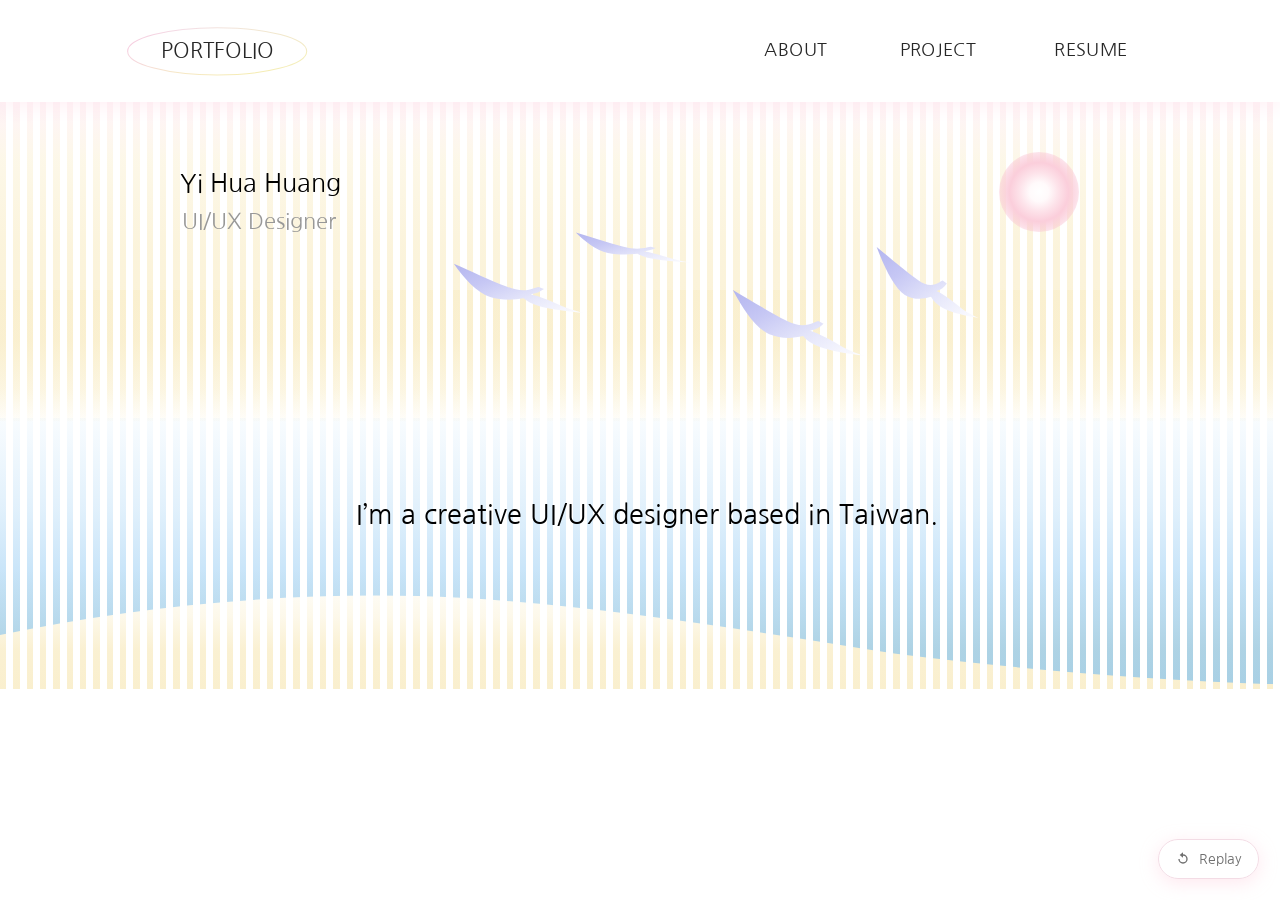
==== portfolio/index.html @ c0fc693e "feat: 依 Figma 設計稿復刻 Portfolio 首頁（含 5.8s 開場動態） 新增 portfolio/，純 HTML + CSS + JS、無建置流程，對應 Figma 「Portfo" ====
<!DOCTYPE html>
<html lang="en">
<head>
<meta charset="utf-8">
<meta name="viewport" content="width=device-width, initial-scale=1">
<title>Yi Hua Huang｜UI/UX Designer Portfolio</title>
<meta name="description" content="Yi Hua Huang — I'm a creative UI/UX designer based in Taiwan.">
<meta name="theme-color" content="#ffffff">

<link rel="preconnect" href="https://fonts.googleapis.com">
<link rel="preconnect" href="https://fonts.gstatic.com" crossorigin>
<!-- 設計稿字型為 NanumGothic；以非阻塞方式載入，字型未到前先用備用字繪製，不白屏。 -->
<link rel="stylesheet"
      href="https://fonts.googleapis.com/css2?family=Nanum+Gothic:wght@400;700&display=swap"
      media="print" onload="this.media='all'">
<noscript>
  <link rel="stylesheet" href="https://fonts.googleapis.com/css2?family=Nanum+Gothic:wght@400;700&display=swap">
</noscript>
<link rel="stylesheet" href="assets/css/portfolio.css">

<script>
/* 在首次繪製前決定是否播放開場動畫，避免「完整畫面先閃一下再重播」。
   不依賴 portfolio.js，故 JS 失敗時畫面仍為完成態。 */
(function () {
  var d = document.documentElement;
  d.classList.add('js');
  try {
    var q = location.search + location.hash;
    var reduce = window.matchMedia && window.matchMedia('(prefers-reduced-motion: reduce)').matches;
    var forced = /[?&#]replay\b/.test(q);           /* 明確要求播放，覆寫 reduce-motion */
    if (!reduce || forced) d.classList.add('anim'); /* anim = 元素起跑於隱藏態，等 is-playing 才進場 */
    /* 保險：portfolio.js 若載入失敗，7s 後強制解除隱藏態，畫面不得永遠空白 */
    window.__pfSafety = setTimeout(function () {
      if (!d.classList.contains('is-playing')) d.classList.remove('anim');
    }, 7000);
  } catch (err) { /* 任何例外都退回完成態 */ }
})();
</script>
</head>

<body>

<!-- ===== Header（Figma: Frame 2 / 1:1269） ===== -->
<header class="site-header" data-node-id="1:1269">
  <a class="logo" href="#top" data-node-id="3:13648" aria-label="Portfolio — 回到首頁">
    <!-- 上下兩道橢圓弧線（Figma: Ellipse 3 / 3:13645、Ellipse 4 / 3:13647） -->
    <svg class="logo__ring" viewBox="0 0 202.878 54.5" fill="none" aria-hidden="true" focusable="false">
      <defs>
        <linearGradient id="ringTop" x1="0" y1="0" x2="1" y2="0">
          <stop offset="0"    stop-color="#f6cddf"/>
          <stop offset="0.32" stop-color="#f3dde5"/>
          <stop offset="0.68" stop-color="#f1e6d5"/>
          <stop offset="1"    stop-color="#f2eac6"/>
        </linearGradient>
        <linearGradient id="ringBottom" x1="0" y1="0" x2="1" y2="0">
          <stop offset="0"    stop-color="#f5d5e0"/>
          <stop offset="0.28" stop-color="#f6e8c6"/>
          <stop offset="0.7"  stop-color="#f5ecb2"/>
          <stop offset="1"    stop-color="#f4eebd"/>
        </linearGradient>
      </defs>
      <path class="logo__arc logo__arc--top"    d="M0.75 27.25A100.69 26.5 0 0 1 202.13 27.25" stroke="url(#ringTop)"    stroke-width="1.2" stroke-linecap="round"/>
      <path class="logo__arc logo__arc--bottom" d="M0.75 27.5A100.69 26.5 0 0 0 202.13 27.5"  stroke="url(#ringBottom)" stroke-width="1.2" stroke-linecap="round"/>
    </svg>
    <span class="logo__text" data-node-id="3:13620">Portfolio</span>
  </a>

  <nav class="nav" aria-label="主導覽">
    <a class="nav__link" href="#" data-node-id="3:13649">About</a>
    <a class="nav__link" href="#" data-node-id="3:13650">Project</a>
    <a class="nav__link" href="#" data-node-id="3:13651">Resume</a>
  </nav>
</header>

<!-- ===== Banner ===== -->
<main id="top">
<section class="banner" aria-label="首頁主視覺">

  <!-- 直線條紋三層（Figma: Group 97 / Group 98 / Group 96）；條紋由 JS 產生，
       無 JS 時退回 CSS repeating-gradient 的靜態版本。 -->
  <div class="stripes stripes--warm"  data-node-id="1:408" aria-hidden="true"></div>
  <div class="stripes stripes--cream" data-node-id="1:982" aria-hidden="true"></div>

  <!-- 海面（Figma: Group 100 / 3:13617）：藍色條紋被波浪曲線裁切 -->
  <div class="sea" data-node-id="3:13617" aria-hidden="true">
    <div class="stripes stripes--blue" data-node-id="1:695"></div>
  </div>

  <!-- 太陽（Figma: Ellipse 2 / 1:61） -->
  <div class="sun" data-node-id="1:61" aria-hidden="true"></div>

  <!-- 海鷗（Figma: 3:13597 / 3:13604 / 3:13610 / 3:13601）-->
  <svg class="bird bird--1" viewBox="0 0 150 76" preserveAspectRatio="none" data-node-id="3:13597" aria-hidden="true"><use href="#gull"/></svg>
  <svg class="bird bird--2" viewBox="0 0 150 76" preserveAspectRatio="none" data-node-id="3:13604" aria-hidden="true"><use href="#gull"/></svg>
  <svg class="bird bird--3" viewBox="0 0 150 76" preserveAspectRatio="none" data-node-id="3:13610" aria-hidden="true"><use href="#gull"/></svg>
  <svg class="bird bird--4" viewBox="0 0 150 76" preserveAspectRatio="none" data-node-id="3:13601" aria-hidden="true"><use href="#gull"/></svg>

  <!-- 打字動畫三行（Figma: 5:1201 / 5:1217 / 5:1235） -->
  <h1 class="type type--name" data-node-id="5:1201"><span class="type__text">Yi Hua Huang</span></h1>
  <p  class="type type--role" data-node-id="5:1217"><span class="type__text">UI/UX Designer</span></p>
  <p  class="type type--tagline" data-node-id="5:1235"><span class="type__text">I&rsquo;m a creative UI/UX designer based in Taiwan.</span></p>
</section>
</main>

<!-- 重播開場動畫；設計稿的 timeline 為無限循環，此處預設播放一次（?loop 可還原循環）。 -->
<button class="replay" type="button" id="replay" title="重播開場動畫（5.8s）">
  <svg viewBox="0 0 24 24" aria-hidden="true" focusable="false">
    <path d="M12 5V2L7 6l5 4V7a5 5 0 1 1-5 5H5a7 7 0 1 0 7-7z"/>
  </svg>
  <span>Replay</span>
</button>

<!-- 共用圖形：波浪裁切路徑 + 海鷗（設計稿四隻海鷗為同一圖形、以不同尺寸非等比縮放） -->
<svg class="sprite" width="0" height="0" aria-hidden="true" focusable="false">
  <defs>
    <clipPath id="waveClip" clipPathUnits="objectBoundingBox">
      <path d="M0,0 H1 V1 C0.90,0.985 0.80,0.945 0.70,0.885 C0.58,0.795 0.47,0.705 0.36,0.675 C0.24,0.645 0.11,0.70 0,0.815 Z"/>
    </clipPath>
    <linearGradient id="gullFill" x1="0" y1="0" x2="1" y2="1">
      <stop offset="0"    stop-color="#b3b5ef"/>
      <stop offset="0.3"  stop-color="#c6c7f4"/>
      <stop offset="0.62" stop-color="#e4e5fa"/>
      <stop offset="1"    stop-color="#fdfdff"/>
    </linearGradient>
    <g id="gull" fill="url(#gullFill)">
      <path d="M1,1 C20,12 42,26 62,36 C70,40 78,42 86,40 C90,39 94,37 97,36 L103,39 C99,43 94,46 88,47 C98,50 112,58 126,66 C134,70 142,73 149,75 C130,73 112,70 98,65 C90,62 84,58 80,53 C68,56 54,56 42,51 C27,44 13,24 1,1 Z"/>
    </g>
  </defs>
</svg>

<script src="assets/js/portfolio.js"></script>
</body>
</html>
---- portfolio/assets/css/portfolio.css ----
/* ===========================================================================
   Yi Hua Huang — Portfolio
   依 Figma「Portfolio / Desktop - 1」(1440 × 886, node 1:2) 復刻。
   設計稿座標一律以 --u 換算：--u = 1 個設計稿 px，畫面窄於 1440 時整體等比縮小。
   時間軸（Figma timeline，5.8s / loop）：
     0.000s  header 由上方滑入＋淡入          (0 → 11.724%)
     0.800s  海面藍色區塊淡入                 (13.793 → 23.276%)
     1.180s  太陽由上方落下＋淡入             (20.345 → 34.483%)
     1.280s  海面藍色條紋由左而右依序淡入      (22.069% + 0.362%/條)
     1.500s  天空／沙灘條紋由左而右依序淡入    (25.862% + 0.362%/條)
     1.620s  「Yi Hua Huang」逐字打字          (27.931 → 39.310%)
     1.720s  海鷗 1～4 依序淡入＋位移          (29.655 / 34.483 / 39.310 / 44.138%)
     2.100s  「UI/UX Designer」逐字打字        (36.207 → 48.276%)
     2.850s  標語逐字打字                      (49.138 → 86.414%)
   =========================================================================== */

:root {
  --u: calc(min(100vw, 1440px) / 1440);   /* JS 會依 clientWidth 覆寫，避免捲軸誤差 */
  --ink: #272727;
  --ease-out: cubic-bezier(0, 0, .58, 1); /* 對應 Figma / motion 的 easeOut */

  --t-header: 0ms;      --d-header: 680ms;
  --t-sea: 800ms;       --d-sea: 550ms;
  --t-sun: 1180ms;      --d-sun: 820ms;
  --t-bird: 1720ms;     --d-bird: 340ms;  --gap-bird: 280ms;
}

* { box-sizing: border-box; }

html, body { margin: 0; padding: 0; }
body {
  background: #fff;
  color: var(--ink);
  font-family: 'Nanum Gothic', 'Noto Sans TC', 'PingFang TC', 'Microsoft JhengHei', system-ui, sans-serif;
  overflow-x: hidden;
  -webkit-font-smoothing: antialiased;
}
.sprite { position: absolute; width: 0; height: 0; overflow: hidden; }

/* ---------- Header（Frame 2 / 1:1269） ---------- */
.site-header {
  position: relative;
  z-index: 5;
  height: calc(115 * var(--u));
  background: #fff;
  box-shadow: 0 calc(4 * var(--u)) calc(22.1 * var(--u)) 0 #ffeef3;
}
.site-header > * { position: absolute; }

/* 版心：畫面寬於 1440 時置中，不整片拉開 */
.nav { left: 50%; transform: translateX(-50%); width: calc(1440 * var(--u)); top: 0; height: 100%; }
.nav { pointer-events: none; }             /* 只有連結本身可點 */

.logo {
  left: calc(50% - 720 * var(--u) + 143 * var(--u));
  top: calc(30 * var(--u));
  width: calc(202.878 * var(--u));
  height: calc(54.5 * var(--u));
  display: block;
  text-decoration: none;
  color: inherit;
}
.logo__ring {
  position: absolute;
  inset: 0;
  width: 100%;
  height: 100%;
  overflow: visible;
}
.logo__text {
  position: absolute;
  inset: 0;
  display: flex;
  align-items: center;
  justify-content: center;
  font-size: calc(24 * var(--u));
  line-height: 1;
  text-transform: uppercase;
  color: var(--ink);
}
.logo__arc { transition: opacity .45s var(--ease-out), transform .45s var(--ease-out); transform-origin: 50% 50%; }
.logo:hover .logo__arc--top    { transform: translateY(calc(-2 * var(--u))); }
.logo:hover .logo__arc--bottom { transform: translateY(calc(2 * var(--u))); }

.nav__link {
  position: absolute;
  top: calc(47 * var(--u));
  pointer-events: auto;
  font-size: calc(20 * var(--u));
  line-height: calc(20 * var(--u));
  letter-spacing: .02em;
  text-transform: uppercase;
  text-decoration: none;
  color: var(--ink);
}
.nav__link:nth-of-type(1) { left: calc(860 * var(--u)); }
.nav__link:nth-of-type(2) { left: calc(1012 * var(--u)); }
.nav__link:nth-of-type(3) { left: calc(1186 * var(--u)); }
.nav__link::after {                     /* hover 底線：取設計稿的粉→黃漸層 */
  content: "";
  position: absolute;
  left: 0; right: 0;
  bottom: calc(-8 * var(--u));
  height: calc(2 * var(--u));
  background: linear-gradient(90deg, #f4bed5, #f2e59c);
  transform: scaleX(0);
  transform-origin: left center;
  transition: transform .32s var(--ease-out);
}
.nav__link:hover::after,
.nav__link:focus-visible::after { transform: scaleX(1); }
.nav__link:focus-visible { outline: 2px solid #f4bed5; outline-offset: calc(6 * var(--u)); border-radius: 2px; }

/* ---------- Banner ---------- */
.banner {
  position: relative;
  height: calc(771 * var(--u));     /* 886 - 115 */
  overflow: hidden;
  background: #fff;
}

/* 條紋層：JS 會插入 .stripe 子元素；無 JS 時以「垂直漸層 + 條紋遮罩」靜態呈現 */
.stripes {
  position: absolute;
  left: 0;
  width: 100%;
  background-image: var(--grad);
  -webkit-mask-image: repeating-linear-gradient(90deg, #000 0 calc(7 * var(--u)), transparent calc(7 * var(--u)) calc(15 * var(--u)));
          mask-image: repeating-linear-gradient(90deg, #000 0 calc(7 * var(--u)), transparent calc(7 * var(--u)) calc(15 * var(--u)));
}
.js .stripes { background-image: none; -webkit-mask-image: none; mask-image: none; }
.stripe {
  position: absolute;
  top: 0;
  height: 100%;
  width: calc(7 * var(--u));
  background-image: var(--grad);
}

.stripes--warm {
  top: 0;
  height: calc(359 * var(--u));
  --grad: linear-gradient(to bottom,
      rgba(248, 196, 210, .30) 0%,
      rgba(250, 214, 204, .24) 7%,
      rgba(244, 224, 160, .24) 18%,
      rgba(242, 217, 138, .30) 45%,
      rgba(242, 217, 138, .34) 75%,
      rgba(242, 217, 138, .22) 90%,
      rgba(242, 217, 138, .04) 100%);
}
.stripes--cream {
  top: calc(211 * var(--u));
  height: calc(449 * var(--u));
  --grad: linear-gradient(to bottom,
      rgba(242, 217, 138, .12) 0%,
      rgba(242, 217, 138, .07) 20%,
      rgba(242, 217, 138, 0) 34%,
      rgba(242, 217, 138, 0) 70%,
      rgba(242, 217, 138, .18) 82%,
      rgba(242, 217, 138, .38) 90%,
      rgba(242, 217, 138, .42) 100%);
}

/* 海面：Group 100，藍色條紋被波浪曲線裁切 */
.sea {
  position: absolute;
  left: 0;
  top: calc(355 * var(--u));
  width: 100%;
  height: calc(300 * var(--u));
  clip-path: url(#waveClip);
}
.stripes--blue {
  top: 0;
  height: 100%;
  --grad: linear-gradient(to bottom,
      rgba(126, 192, 240, .05) 0%,
      rgba(126, 192, 240, .10) 10%,
      rgba(126, 192, 240, .24) 35%,
      rgba(126, 192, 240, .44) 60%,
      rgba(126, 192, 240, .62) 88%,
      rgba(126, 192, 240, .66) 100%);
}

/* 太陽（Ellipse 2 / 1:61） */
.sun {
  position: absolute;
  left: calc(50% - 720 * var(--u) + 1124 * var(--u));
  top: calc(56 * var(--u));
  width: calc(90 * var(--u));
  height: calc(90 * var(--u));
  border-radius: 50%;
  background: radial-gradient(circle at 50% 50%,
      #ffffff 0%,
      #fffafb 17%,
      #fde3ea 34%,
      #fbcedb 52%,
      rgba(249, 190, 208, .48) 67%,
      rgba(251, 216, 226, .18) 82%,
      rgba(255, 255, 255, 0) 100%);
}

/* 海鷗（同一圖形、四種尺寸，與設計稿一致為非等比縮放） */
.bird {
  position: absolute;
  overflow: visible;
}
.bird--1 { left: calc(50% - 720 * var(--u) + 510 * var(--u));  top: calc(181 * var(--u)); width: calc(149 * var(--u)); height: calc(57 * var(--u)); }
.bird--2 { left: calc(50% - 720 * var(--u) + 647 * var(--u));  top: calc(146 * var(--u)); width: calc(132 * var(--u)); height: calc(35 * var(--u)); }
.bird--3 { left: calc(50% - 720 * var(--u) + 824 * var(--u));  top: calc(210 * var(--u)); width: calc(150 * var(--u)); height: calc(76 * var(--u)); }
.bird--4 { left: calc(50% - 720 * var(--u) + 985 * var(--u));  top: calc(162 * var(--u)); width: calc(116 * var(--u)); height: calc(82 * var(--u)); }

/* 打字三行 */
.type {
  position: absolute;
  margin: 0;
  overflow: hidden;
  white-space: nowrap;
  font-weight: 400;
  line-height: 1;
}
.type__text { display: inline-block; }
.type--name    { left: calc(50% - 720 * var(--u) + 202 * var(--u));    top: calc(79 * var(--u));     font-size: calc(28 * var(--u)); color: #000; }
.type--role    { left: calc(50% - 720 * var(--u) + 205.22 * var(--u)); top: calc(121.72 * var(--u)); font-size: calc(25 * var(--u)); color: #989898; }
.type--tagline { left: calc(50% - 720 * var(--u) + 401 * var(--u));    top: calc(450 * var(--u));    font-size: calc(30 * var(--u)); color: #000; }

/* ---------- 開場動畫（只在 html.anim 時起跑於隱藏態） ---------- */
.anim .site-header { opacity: 0; }
.anim .sea, .anim .sun, .anim .bird { opacity: 0; }
.anim .stripe { opacity: 0; }
.anim .type { width: 0; }

.is-playing .site-header {
  animation: headerIn var(--d-header) var(--ease-out) var(--t-header) both;
}
.is-playing .sea  { animation: fadeIn var(--d-sea) var(--ease-out) var(--t-sea) both; }
.is-playing .sun  { animation: dropIn var(--d-sun) var(--ease-out) var(--t-sun) both; }
.is-playing .bird { animation: birdIn var(--d-bird) var(--ease-out) var(--delay) both; }
.is-playing .bird--1 { --delay: var(--t-bird); }
.is-playing .bird--2 { --delay: calc(var(--t-bird) + var(--gap-bird)); }
.is-playing .bird--3 { --delay: calc(var(--t-bird) + 2 * var(--gap-bird)); }
.is-playing .bird--4 { --delay: calc(var(--t-bird) + 3 * var(--gap-bird)); }
.is-playing .stripe  { animation: fadeIn var(--dur) var(--ease-out) var(--delay) both; }

@keyframes headerIn {
  from { opacity: 0; transform: translateY(calc(-115 * var(--u))); }
  to   { opacity: 1; transform: translateY(0); }
}
@keyframes dropIn {
  from { opacity: 0; transform: translateY(calc(-115 * var(--u))); }
  to   { opacity: 1; transform: translateY(0); }
}
@keyframes birdIn {
  from { opacity: 0; transform: translate(calc(-18 * var(--u)), calc(10 * var(--u))); }
  to   { opacity: 1; transform: translate(0, 0); }
}
@keyframes fadeIn { from { opacity: 0; } to { opacity: 1; } }

/* ---------- Replay ---------- */
.replay {
  position: fixed;
  right: calc(24 * var(--u));
  bottom: calc(24 * var(--u));
  z-index: 20;
  display: inline-flex;
  align-items: center;
  gap: 8px;
  padding: 10px 16px;
  border: 1px solid #f3dce5;
  border-radius: 999px;
  background: rgba(255, 255, 255, .92);
  box-shadow: 0 4px 18px rgba(255, 190, 210, .35);
  color: #6f6f6f;
  font: inherit;
  font-size: 14px;
  cursor: pointer;
  transition: color .25s var(--ease-out), border-color .25s var(--ease-out), transform .25s var(--ease-out);
}
.replay:hover { color: var(--ink); border-color: #f0c3d6; transform: translateY(-2px); }
.replay svg { width: 16px; height: 16px; fill: currentColor; }
.replay[hidden] { display: none; }

@media (prefers-reduced-motion: reduce) {
  .logo__arc, .nav__link::after, .replay { transition: none; }
}
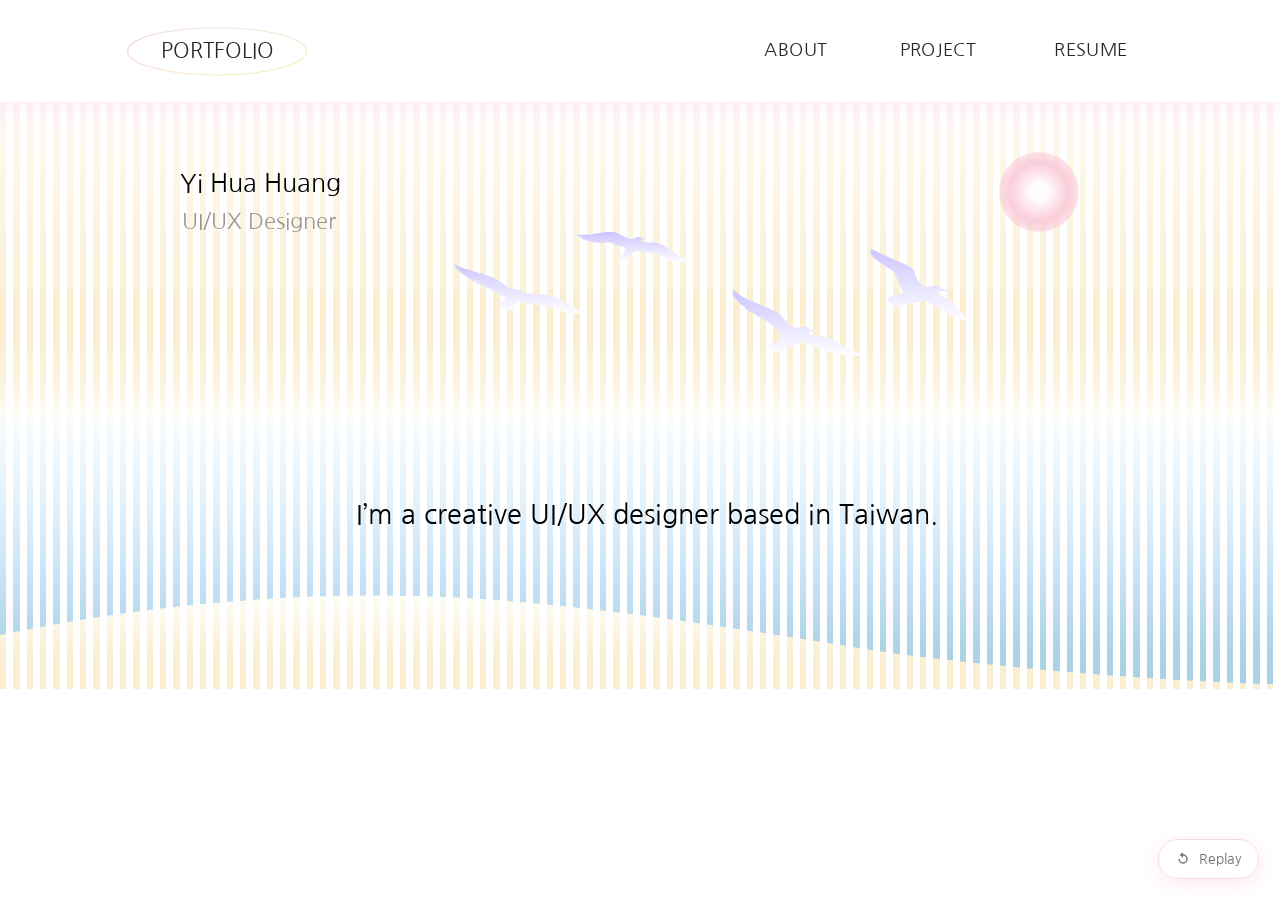
==== commit 6d1a20c7: "feat: 海鷗改用設計稿本體的 SVG 四隻海鷗原本是比對渲染圖手繪的重製版（Figma 素材網域被網路政策擋住， 無法以 URL 下載匯出檔）。改以 Plugin API 的 exportAsyn" ====
--- a/portfolio/index.html
+++ b/portfolio/index.html
@@ -89,11 +89,11 @@
   <!-- 太陽（Figma: Ellipse 2 / 1:61） -->
   <div class="sun" data-node-id="1:61" aria-hidden="true"></div>
 
-  <!-- 海鷗（Figma: 3:13597 / 3:13604 / 3:13610 / 3:13601）-->
-  <svg class="bird bird--1" viewBox="0 0 150 76" preserveAspectRatio="none" data-node-id="3:13597" aria-hidden="true"><use href="#gull"/></svg>
-  <svg class="bird bird--2" viewBox="0 0 150 76" preserveAspectRatio="none" data-node-id="3:13604" aria-hidden="true"><use href="#gull"/></svg>
-  <svg class="bird bird--3" viewBox="0 0 150 76" preserveAspectRatio="none" data-node-id="3:13610" aria-hidden="true"><use href="#gull"/></svg>
-  <svg class="bird bird--4" viewBox="0 0 150 76" preserveAspectRatio="none" data-node-id="3:13601" aria-hidden="true"><use href="#gull"/></svg>
+  <!-- 海鷗：設計稿匯出的原始 SVG（Figma: 3:13597 / 3:13604 / 3:13610 / 3:13601）-->
+  <img class="bird bird--1" src="assets/img/bird-1.svg" width="149" height="57" alt="" data-node-id="3:13597" aria-hidden="true">
+  <img class="bird bird--2" src="assets/img/bird-2.svg" width="132" height="35" alt="" data-node-id="3:13604" aria-hidden="true">
+  <img class="bird bird--3" src="assets/img/bird-3.svg" width="150" height="76" alt="" data-node-id="3:13610" aria-hidden="true">
+  <img class="bird bird--4" src="assets/img/bird-4.svg" width="116" height="82" alt="" data-node-id="3:13601" aria-hidden="true">
 
   <!-- 打字動畫三行（Figma: 5:1201 / 5:1217 / 5:1235） -->
   <h1 class="type type--name" data-node-id="5:1201"><span class="type__text">Yi Hua Huang</span></h1>
@@ -110,21 +110,12 @@
   <span>Replay</span>
 </button>
 
-<!-- 共用圖形：波浪裁切路徑 + 海鷗（設計稿四隻海鷗為同一圖形、以不同尺寸非等比縮放） -->
+<!-- 海面的波浪裁切路徑 -->
 <svg class="sprite" width="0" height="0" aria-hidden="true" focusable="false">
   <defs>
     <clipPath id="waveClip" clipPathUnits="objectBoundingBox">
       <path d="M0,0 H1 V1 C0.90,0.985 0.80,0.945 0.70,0.885 C0.58,0.795 0.47,0.705 0.36,0.675 C0.24,0.645 0.11,0.70 0,0.815 Z"/>
     </clipPath>
-    <linearGradient id="gullFill" x1="0" y1="0" x2="1" y2="1">
-      <stop offset="0"    stop-color="#b3b5ef"/>
-      <stop offset="0.3"  stop-color="#c6c7f4"/>
-      <stop offset="0.62" stop-color="#e4e5fa"/>
-      <stop offset="1"    stop-color="#fdfdff"/>
-    </linearGradient>
-    <g id="gull" fill="url(#gullFill)">
-      <path d="M1,1 C20,12 42,26 62,36 C70,40 78,42 86,40 C90,39 94,37 97,36 L103,39 C99,43 94,46 88,47 C98,50 112,58 126,66 C134,70 142,73 149,75 C130,73 112,70 98,65 C90,62 84,58 80,53 C68,56 54,56 42,51 C27,44 13,24 1,1 Z"/>
-    </g>
   </defs>
 </svg>
 
--- a/portfolio/assets/css/portfolio.css
+++ b/portfolio/assets/css/portfolio.css
@@ -201,15 +201,15 @@
       rgba(255, 255, 255, 0) 100%);
 }
 
-/* 海鷗（同一圖形、四種尺寸，與設計稿一致為非等比縮放） */
+/* 海鷗：設計稿匯出的 SVG，位置／尺寸取自 Figma 的 absoluteBoundingBox */
 .bird {
   position: absolute;
-  overflow: visible;
-}
-.bird--1 { left: calc(50% - 720 * var(--u) + 510 * var(--u));  top: calc(181 * var(--u)); width: calc(149 * var(--u)); height: calc(57 * var(--u)); }
-.bird--2 { left: calc(50% - 720 * var(--u) + 647 * var(--u));  top: calc(146 * var(--u)); width: calc(132 * var(--u)); height: calc(35 * var(--u)); }
-.bird--3 { left: calc(50% - 720 * var(--u) + 824 * var(--u));  top: calc(210 * var(--u)); width: calc(150 * var(--u)); height: calc(76 * var(--u)); }
-.bird--4 { left: calc(50% - 720 * var(--u) + 985 * var(--u));  top: calc(162 * var(--u)); width: calc(116 * var(--u)); height: calc(82 * var(--u)); }
+  display: block;
+}
+.bird--1 { left: calc(50% - 720 * var(--u) + 510 * var(--u)); top: calc(181 * var(--u)); width: calc(149 * var(--u)); height: calc(57 * var(--u)); }
+.bird--2 { left: calc(50% - 720 * var(--u) + 647 * var(--u)); top: calc(146 * var(--u)); width: calc(132 * var(--u)); height: calc(35 * var(--u)); }
+.bird--3 { left: calc(50% - 720 * var(--u) + 824 * var(--u)); top: calc(210 * var(--u)); width: calc(150 * var(--u)); height: calc(76 * var(--u)); }
+.bird--4 { left: calc(50% - 720 * var(--u) + 978 * var(--u)); top: calc(164 * var(--u)); width: calc(116 * var(--u)); height: calc(82 * var(--u)); }
 
 /* 打字三行 */
 .type {
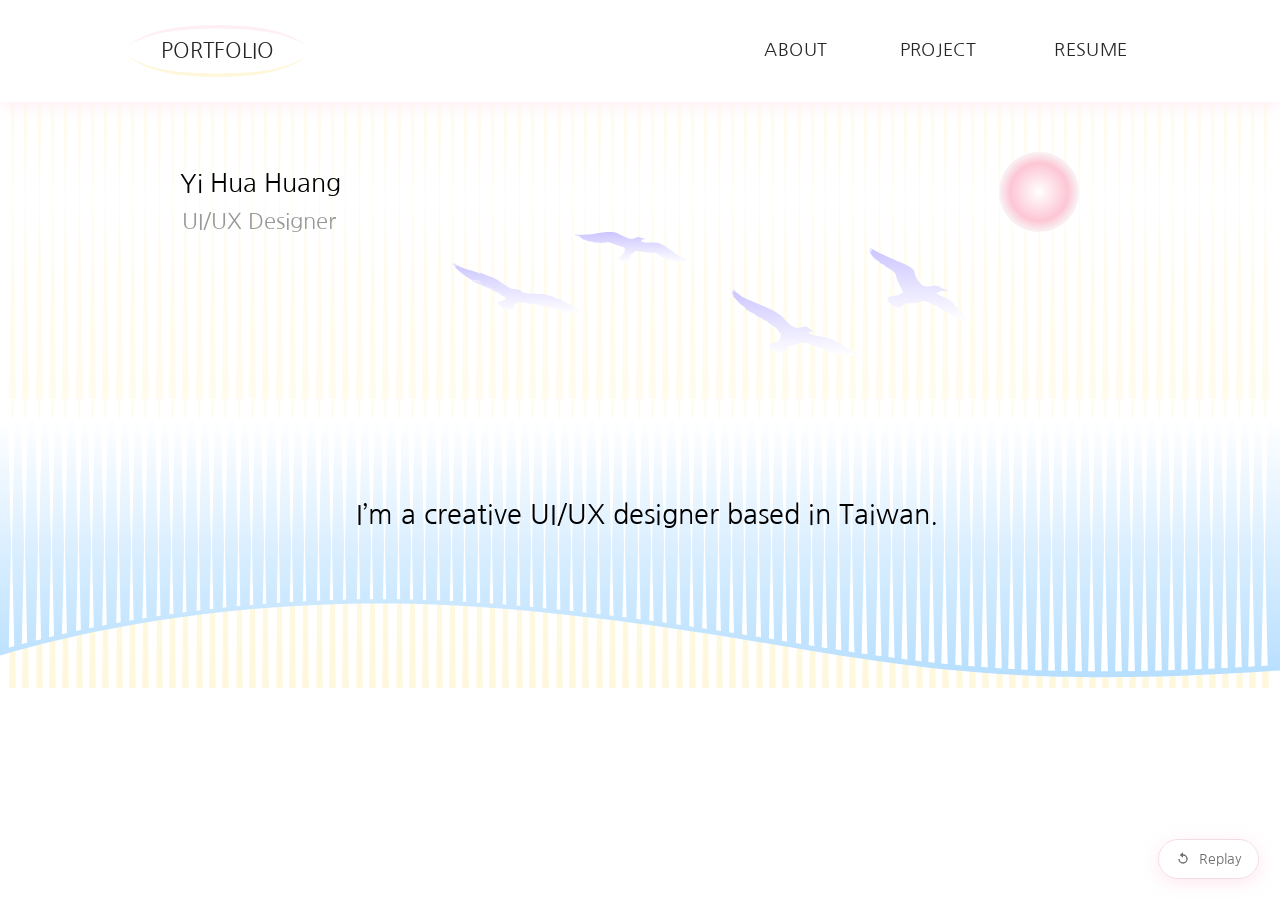
==== commit 21a2d1f6: "feat: 所有元件改用設計稿匯出的原始 SVG 繼海鷗之後，把剩下用 CSS／手繪重製的部分也換成設計稿本體的 SVG （同樣以 Plugin API exportAsync 取回，逐一比對長度確認" ====
--- a/portfolio/index.html
+++ b/portfolio/index.html
@@ -40,67 +40,55 @@
 
 <body>
 
-<!-- ===== Header（Figma: Frame 2 / 1:1269） ===== -->
-<header class="site-header" data-node-id="1:1269">
-  <a class="logo" href="#top" data-node-id="3:13648" aria-label="Portfolio — 回到首頁">
-    <!-- 上下兩道橢圓弧線（Figma: Ellipse 3 / 3:13645、Ellipse 4 / 3:13647） -->
-    <svg class="logo__ring" viewBox="0 0 202.878 54.5" fill="none" aria-hidden="true" focusable="false">
-      <defs>
-        <linearGradient id="ringTop" x1="0" y1="0" x2="1" y2="0">
-          <stop offset="0"    stop-color="#f6cddf"/>
-          <stop offset="0.32" stop-color="#f3dde5"/>
-          <stop offset="0.68" stop-color="#f1e6d5"/>
-          <stop offset="1"    stop-color="#f2eac6"/>
-        </linearGradient>
-        <linearGradient id="ringBottom" x1="0" y1="0" x2="1" y2="0">
-          <stop offset="0"    stop-color="#f5d5e0"/>
-          <stop offset="0.28" stop-color="#f6e8c6"/>
-          <stop offset="0.7"  stop-color="#f5ecb2"/>
-          <stop offset="1"    stop-color="#f4eebd"/>
-        </linearGradient>
-      </defs>
-      <path class="logo__arc logo__arc--top"    d="M0.75 27.25A100.69 26.5 0 0 1 202.13 27.25" stroke="url(#ringTop)"    stroke-width="1.2" stroke-linecap="round"/>
-      <path class="logo__arc logo__arc--bottom" d="M0.75 27.5A100.69 26.5 0 0 0 202.13 27.5"  stroke="url(#ringBottom)" stroke-width="1.2" stroke-linecap="round"/>
-    </svg>
-    <span class="logo__text" data-node-id="3:13620">Portfolio</span>
-  </a>
+<!-- ===========================================================================
+     stage = Figma frame「Desktop - 1」(1:2, 1440 × 886)
+     子層順序與設計稿的 z-order 完全一致：
+       z0 Frame 1 / Group 97   米色條紋（畫面下半）
+       z1 Group 98             近白條紋（畫面上半）
+       z2 Group 100            海面：藍色波浪色塊 + 白色條紋（以波浪形狀遮罩）
+       z3 Frame 2              header
+       z4 Ellipse 2            太陽
+       z5–z8 Vector ×4         海鷗
+       z9–z11 Typing ×3        三行文字
+     =========================================================================== -->
+<div class="stage" id="top">
 
-  <nav class="nav" aria-label="主導覽">
-    <a class="nav__link" href="#" data-node-id="3:13649">About</a>
-    <a class="nav__link" href="#" data-node-id="3:13650">Project</a>
-    <a class="nav__link" href="#" data-node-id="3:13651">Resume</a>
-  </nav>
-</header>
+  <div class="stripes stripes--a" data-node-id="1:408" aria-hidden="true"></div>
+  <div class="stripes stripes--b" data-node-id="1:982" aria-hidden="true"></div>
 
-<!-- ===== Banner ===== -->
-<main id="top">
-<section class="banner" aria-label="首頁主視覺">
-
-  <!-- 直線條紋三層（Figma: Group 97 / Group 98 / Group 96）；條紋由 JS 產生，
-       無 JS 時退回 CSS repeating-gradient 的靜態版本。 -->
-  <div class="stripes stripes--warm"  data-node-id="1:408" aria-hidden="true"></div>
-  <div class="stripes stripes--cream" data-node-id="1:982" aria-hidden="true"></div>
-
-  <!-- 海面（Figma: Group 100 / 3:13617）：藍色條紋被波浪曲線裁切 -->
   <div class="sea" data-node-id="3:13617" aria-hidden="true">
-    <div class="stripes stripes--blue" data-node-id="1:695"></div>
+    <img class="sea__shape" src="assets/img/sea.svg" alt="" data-node-id="1:3">
+    <div class="stripes stripes--c" data-node-id="1:695"></div>
   </div>
 
-  <!-- 太陽（Figma: Ellipse 2 / 1:61） -->
-  <div class="sun" data-node-id="1:61" aria-hidden="true"></div>
+  <!-- Header（Figma: Frame 2 / 1:1269） -->
+  <header class="site-header" data-node-id="1:1269">
+    <a class="logo" href="#top" data-node-id="3:13648" aria-label="Portfolio — 回到首頁">
+      <img class="logo__arc logo__arc--top"    src="assets/img/logo-arc-top.svg"    alt="" width="203" height="30" data-node-id="3:13645">
+      <img class="logo__arc logo__arc--bottom" src="assets/img/logo-arc-bottom.svg" alt="" width="203" height="30" data-node-id="3:13647">
+      <span class="logo__text" data-node-id="3:13620">Portfolio</span>
+    </a>
 
-  <!-- 海鷗：設計稿匯出的原始 SVG（Figma: 3:13597 / 3:13604 / 3:13610 / 3:13601）-->
-  <img class="bird bird--1" src="assets/img/bird-1.svg" width="149" height="57" alt="" data-node-id="3:13597" aria-hidden="true">
-  <img class="bird bird--2" src="assets/img/bird-2.svg" width="132" height="35" alt="" data-node-id="3:13604" aria-hidden="true">
-  <img class="bird bird--3" src="assets/img/bird-3.svg" width="150" height="76" alt="" data-node-id="3:13610" aria-hidden="true">
-  <img class="bird bird--4" src="assets/img/bird-4.svg" width="116" height="82" alt="" data-node-id="3:13601" aria-hidden="true">
+    <nav class="nav" aria-label="主導覽">
+      <a class="nav__link" href="#" data-node-id="3:13649">About</a>
+      <a class="nav__link" href="#" data-node-id="3:13650">Project</a>
+      <a class="nav__link" href="#" data-node-id="3:13651">Resume</a>
+    </nav>
+  </header>
 
-  <!-- 打字動畫三行（Figma: 5:1201 / 5:1217 / 5:1235） -->
-  <h1 class="type type--name" data-node-id="5:1201"><span class="type__text">Yi Hua Huang</span></h1>
-  <p  class="type type--role" data-node-id="5:1217"><span class="type__text">UI/UX Designer</span></p>
-  <p  class="type type--tagline" data-node-id="5:1235"><span class="type__text">I&rsquo;m a creative UI/UX designer based in Taiwan.</span></p>
-</section>
-</main>
+  <main class="banner" aria-label="首頁主視覺">
+    <img class="sun" src="assets/img/sun.svg" alt="" width="90" height="90" data-node-id="1:61" aria-hidden="true">
+
+    <img class="bird bird--1" src="assets/img/bird-1.svg" width="149" height="57" alt="" data-node-id="3:13597" aria-hidden="true">
+    <img class="bird bird--2" src="assets/img/bird-2.svg" width="132" height="35" alt="" data-node-id="3:13604" aria-hidden="true">
+    <img class="bird bird--3" src="assets/img/bird-3.svg" width="150" height="76" alt="" data-node-id="3:13610" aria-hidden="true">
+    <img class="bird bird--4" src="assets/img/bird-4.svg" width="116" height="82" alt="" data-node-id="3:13601" aria-hidden="true">
+
+    <h1 class="type type--name" data-node-id="5:1201"><span class="type__text">Yi Hua Huang</span></h1>
+    <p  class="type type--role" data-node-id="5:1217"><span class="type__text">UI/UX Designer</span></p>
+    <p  class="type type--tagline" data-node-id="5:1235"><span class="type__text">I&rsquo;m a creative UI/UX designer based in Taiwan.</span></p>
+  </main>
+</div>
 
 <!-- 重播開場動畫；設計稿的 timeline 為無限循環，此處預設播放一次（?loop 可還原循環）。 -->
 <button class="replay" type="button" id="replay" title="重播開場動畫（5.8s）">
@@ -110,15 +98,6 @@
   <span>Replay</span>
 </button>
 
-<!-- 海面的波浪裁切路徑 -->
-<svg class="sprite" width="0" height="0" aria-hidden="true" focusable="false">
-  <defs>
-    <clipPath id="waveClip" clipPathUnits="objectBoundingBox">
-      <path d="M0,0 H1 V1 C0.90,0.985 0.80,0.945 0.70,0.885 C0.58,0.795 0.47,0.705 0.36,0.675 C0.24,0.645 0.11,0.70 0,0.815 Z"/>
-    </clipPath>
-  </defs>
-</svg>
-
 <script src="assets/js/portfolio.js"></script>
 </body>
 </html>
--- a/portfolio/assets/css/portfolio.css
+++ b/portfolio/assets/css/portfolio.css
@@ -1,13 +1,16 @@
 /* ===========================================================================
    Yi Hua Huang — Portfolio
    依 Figma「Portfolio / Desktop - 1」(1440 × 886, node 1:2) 復刻。
-   設計稿座標一律以 --u 換算：--u = 1 個設計稿 px，畫面窄於 1440 時整體等比縮小。
+   版面元件全部使用設計稿匯出的 SVG（assets/img/），座標／尺寸取自 Figma 的
+   absoluteRenderBounds，一律以 --u 換算：--u = 1 個設計稿 px，
+   畫面窄於 1440 時整體等比縮小，寬於 1440 時版心置中、條紋與海面滿版延伸。
+
    時間軸（Figma timeline，5.8s / loop）：
      0.000s  header 由上方滑入＋淡入          (0 → 11.724%)
-     0.800s  海面藍色區塊淡入                 (13.793 → 23.276%)
+     0.800s  海面色塊淡入                     (13.793 → 23.276%)
      1.180s  太陽由上方落下＋淡入             (20.345 → 34.483%)
-     1.280s  海面藍色條紋由左而右依序淡入      (22.069% + 0.362%/條)
-     1.500s  天空／沙灘條紋由左而右依序淡入    (25.862% + 0.362%/條)
+     1.280s  海面白色條紋由左而右依序淡入      (22.069% + 0.362%/條)
+     1.500s  上下兩層條紋由左而右依序淡入      (25.862% + 0.362%/條)
      1.620s  「Yi Hua Huang」逐字打字          (27.931 → 39.310%)
      1.720s  海鷗 1～4 依序淡入＋位移          (29.655 / 34.483 / 39.310 / 44.138%)
      2.100s  「UI/UX Designer」逐字打字        (36.207 → 48.276%)
@@ -23,6 +26,10 @@
   --t-sea: 800ms;       --d-sea: 550ms;
   --t-sun: 1180ms;      --d-sun: 820ms;
   --t-bird: 1720ms;     --d-bird: 340ms;  --gap-bird: 280ms;
+
+  /* 版心左緣：畫面寬於 1440 時置中，窄於 1440 時貼齊 0。
+     50% 會在各使用點自行解析（其容器都是滿版），故放在 :root 即可。 */
+  --origin: calc(50% - 720 * var(--u));
 }
 
 * { box-sizing: border-box; }
@@ -35,41 +42,127 @@
   overflow-x: hidden;
   -webkit-font-smoothing: antialiased;
 }
-.sprite { position: absolute; width: 0; height: 0; overflow: hidden; }
+
+/* ---------- stage：設計稿的 1440 × 886 畫框 ---------- */
+.stage {
+  position: relative;
+  height: calc(886 * var(--u));
+  overflow: hidden;
+  background: #fff;                        /* frame 1:2 的填色就是純白 */
+}
+/* ---------- 條紋（Group 97 / 98 / 96） ----------
+   每條都是設計稿匯出的 SVG：兩個上下相對的細長三角形＋垂直漸層，
+   所以條紋會由粗到細、由有色到透明，不是等寬色塊。 */
+.stripes {
+  position: absolute;
+  left: 0;
+  width: 100%;
+  z-index: 1;
+}
+.stripe {
+  position: absolute;
+  top: 0;
+  height: 100%;
+  width: calc(8 * var(--u));
+  left: calc(var(--origin) + (var(--x0) + var(--i) * 15) * var(--u));
+  background-image: var(--src);
+  background-size: 100% 100%;
+  background-repeat: no-repeat;
+}
+
+.stripes--a {                              /* Group 97：米色，畫面下半 */
+  top: calc(415 * var(--u));
+  height: calc(359 * var(--u));
+  --x0: 10;
+  --src: url(../img/stripe-a.svg);
+}
+.stripes--b {                              /* Group 98：近白，畫面上半（含 header 底下） */
+  top: 0;
+  height: calc(449 * var(--u));
+  --x0: 10;
+  --src: url(../img/stripe-b.svg);
+  z-index: 2;
+}
+.stripes--c {                              /* Group 96：白色，疊在海面上 */
+  top: 0;
+  height: calc(293 * var(--u));
+  --x0: 9;
+  --src: url(../img/stripe-c.svg);
+  /* 與設計稿相同，以波浪形狀遮罩（超出波浪的部分不畫） */
+  -webkit-mask-image: url(../img/sea.svg);
+          mask-image: url(../img/sea.svg);
+  -webkit-mask-size: 100% 100%;
+          mask-size: 100% 100%;
+  -webkit-mask-repeat: no-repeat;
+          mask-repeat: no-repeat;
+}
+
+/* 無 JS 時的近似退回版本（有 JS 時由 .stripe 元素取代） */
+.stripes--a, .stripes--b, .stripes--c { background-repeat: repeat-x; }
+.stripes--a { background-image: repeating-linear-gradient(90deg, #FEF7DA 0 calc(7 * var(--u)), transparent calc(7 * var(--u)) calc(15 * var(--u)));
+              -webkit-mask-image: linear-gradient(180deg, rgba(0,0,0,.06), #000);
+                      mask-image: linear-gradient(180deg, rgba(0,0,0,.06), #000); }
+.stripes--b { background-image: repeating-linear-gradient(90deg, #FFFCEE 0 calc(7 * var(--u)), transparent calc(7 * var(--u)) calc(15 * var(--u))); }
+.stripes--c { background-image: repeating-linear-gradient(90deg, #fff 0 calc(7 * var(--u)), transparent calc(7 * var(--u)) calc(15 * var(--u))); }
+.js .stripes--a, .js .stripes--b { background-image: none; }
+.js .stripes--a { -webkit-mask-image: none; mask-image: none; }
+.js .stripes--c { background-image: none; }
+
+/* ---------- 海面（Group 100 / 3:13617） ---------- */
+.sea {
+  position: absolute;
+  left: 0;
+  top: calc(470 * var(--u));
+  width: 100%;
+  height: calc(300 * var(--u));
+  z-index: 3;
+}
+.sea__shape {                              /* Vector 1 / 1:3：白 → #B5DEFF 的波浪色塊 */
+  position: absolute;
+  inset: 0;
+  width: 100%;
+  height: 100%;
+  display: block;
+}
 
 /* ---------- Header（Frame 2 / 1:1269） ---------- */
 .site-header {
-  position: relative;
+  position: absolute;
+  left: 0;
+  top: 0;
+  width: 100%;
+  height: calc(115 * var(--u));
   z-index: 5;
-  height: calc(115 * var(--u));
   background: #fff;
   box-shadow: 0 calc(4 * var(--u)) calc(22.1 * var(--u)) 0 #ffeef3;
 }
-.site-header > * { position: absolute; }
-
-/* 版心：畫面寬於 1440 時置中，不整片拉開 */
-.nav { left: 50%; transform: translateX(-50%); width: calc(1440 * var(--u)); top: 0; height: 100%; }
-.nav { pointer-events: none; }             /* 只有連結本身可點 */
-
 .logo {
-  left: calc(50% - 720 * var(--u) + 143 * var(--u));
-  top: calc(30 * var(--u));
-  width: calc(202.878 * var(--u));
-  height: calc(54.5 * var(--u));
+  position: absolute;
+  left: calc(var(--origin) + 143 * var(--u));
+  top: calc(28 * var(--u));
+  width: calc(203 * var(--u));
+  height: calc(59 * var(--u));             /* 兩道弧線 28 → 87.49 */
   display: block;
   text-decoration: none;
   color: inherit;
 }
-.logo__ring {
-  position: absolute;
-  inset: 0;
-  width: 100%;
-  height: 100%;
-  overflow: visible;
-}
+.logo__arc {
+  position: absolute;
+  left: 0;
+  width: calc(203 * var(--u));
+  height: calc(30 * var(--u));
+  transition: transform .45s var(--ease-out);
+}
+.logo__arc--top    { top: 0; }                            /* ink 143, 28 */
+.logo__arc--bottom { top: calc(29.49 * var(--u)); }       /* ink 143, 57.49 */
+.logo:hover .logo__arc--top    { transform: translateY(calc(-2 * var(--u))); }
+.logo:hover .logo__arc--bottom { transform: translateY(calc(2 * var(--u))); }
 .logo__text {
   position: absolute;
-  inset: 0;
+  left: 0;
+  top: calc(17 * var(--u));                /* 文字框 45 → 69，相對 logo 起點 28 */
+  width: calc(202.88 * var(--u));
+  height: calc(24 * var(--u));
   display: flex;
   align-items: center;
   justify-content: center;
@@ -78,10 +171,8 @@
   text-transform: uppercase;
   color: var(--ink);
 }
-.logo__arc { transition: opacity .45s var(--ease-out), transform .45s var(--ease-out); transform-origin: 50% 50%; }
-.logo:hover .logo__arc--top    { transform: translateY(calc(-2 * var(--u))); }
-.logo:hover .logo__arc--bottom { transform: translateY(calc(2 * var(--u))); }
-
+
+.nav { position: absolute; inset: 0; pointer-events: none; }
 .nav__link {
   position: absolute;
   top: calc(47 * var(--u));
@@ -93,16 +184,16 @@
   text-decoration: none;
   color: var(--ink);
 }
-.nav__link:nth-of-type(1) { left: calc(860 * var(--u)); }
-.nav__link:nth-of-type(2) { left: calc(1012 * var(--u)); }
-.nav__link:nth-of-type(3) { left: calc(1186 * var(--u)); }
-.nav__link::after {                     /* hover 底線：取設計稿的粉→黃漸層 */
+.nav__link:nth-of-type(1) { left: calc(var(--origin) + 860 * var(--u)); }
+.nav__link:nth-of-type(2) { left: calc(var(--origin) + 1012 * var(--u)); }
+.nav__link:nth-of-type(3) { left: calc(var(--origin) + 1186 * var(--u)); }
+.nav__link::after {                        /* hover 底線：取設計稿 logo 兩道弧線的粉／米色 */
   content: "";
   position: absolute;
   left: 0; right: 0;
   bottom: calc(-8 * var(--u));
   height: calc(2 * var(--u));
-  background: linear-gradient(90deg, #f4bed5, #f2e59c);
+  background: linear-gradient(90deg, #FFEEF3, #FEF7DA);
   transform: scaleX(0);
   transform-origin: left center;
   transition: transform .32s var(--ease-out);
@@ -111,107 +202,27 @@
 .nav__link:focus-visible::after { transform: scaleX(1); }
 .nav__link:focus-visible { outline: 2px solid #f4bed5; outline-offset: calc(6 * var(--u)); border-radius: 2px; }
 
-/* ---------- Banner ---------- */
+/* ---------- 太陽／海鷗／文字（z4 以後，畫在 header 之上的層級） ---------- */
 .banner {
-  position: relative;
-  height: calc(771 * var(--u));     /* 886 - 115 */
-  overflow: hidden;
-  background: #fff;
-}
-
-/* 條紋層：JS 會插入 .stripe 子元素；無 JS 時以「垂直漸層 + 條紋遮罩」靜態呈現 */
-.stripes {
-  position: absolute;
-  left: 0;
-  width: 100%;
-  background-image: var(--grad);
-  -webkit-mask-image: repeating-linear-gradient(90deg, #000 0 calc(7 * var(--u)), transparent calc(7 * var(--u)) calc(15 * var(--u)));
-          mask-image: repeating-linear-gradient(90deg, #000 0 calc(7 * var(--u)), transparent calc(7 * var(--u)) calc(15 * var(--u)));
-}
-.js .stripes { background-image: none; -webkit-mask-image: none; mask-image: none; }
-.stripe {
-  position: absolute;
-  top: 0;
-  height: 100%;
-  width: calc(7 * var(--u));
-  background-image: var(--grad);
-}
-
-.stripes--warm {
-  top: 0;
-  height: calc(359 * var(--u));
-  --grad: linear-gradient(to bottom,
-      rgba(248, 196, 210, .30) 0%,
-      rgba(250, 214, 204, .24) 7%,
-      rgba(244, 224, 160, .24) 18%,
-      rgba(242, 217, 138, .30) 45%,
-      rgba(242, 217, 138, .34) 75%,
-      rgba(242, 217, 138, .22) 90%,
-      rgba(242, 217, 138, .04) 100%);
-}
-.stripes--cream {
-  top: calc(211 * var(--u));
-  height: calc(449 * var(--u));
-  --grad: linear-gradient(to bottom,
-      rgba(242, 217, 138, .12) 0%,
-      rgba(242, 217, 138, .07) 20%,
-      rgba(242, 217, 138, 0) 34%,
-      rgba(242, 217, 138, 0) 70%,
-      rgba(242, 217, 138, .18) 82%,
-      rgba(242, 217, 138, .38) 90%,
-      rgba(242, 217, 138, .42) 100%);
-}
-
-/* 海面：Group 100，藍色條紋被波浪曲線裁切 */
-.sea {
-  position: absolute;
-  left: 0;
-  top: calc(355 * var(--u));
-  width: 100%;
-  height: calc(300 * var(--u));
-  clip-path: url(#waveClip);
-}
-.stripes--blue {
-  top: 0;
-  height: 100%;
-  --grad: linear-gradient(to bottom,
-      rgba(126, 192, 240, .05) 0%,
-      rgba(126, 192, 240, .10) 10%,
-      rgba(126, 192, 240, .24) 35%,
-      rgba(126, 192, 240, .44) 60%,
-      rgba(126, 192, 240, .62) 88%,
-      rgba(126, 192, 240, .66) 100%);
-}
-
-/* 太陽（Ellipse 2 / 1:61） */
-.sun {
-  position: absolute;
-  left: calc(50% - 720 * var(--u) + 1124 * var(--u));
-  top: calc(56 * var(--u));
+  position: absolute;
+  inset: 0;
+  z-index: 4;
+}
+.sun {                                     /* Ellipse 2 / 1:61 */
+  position: absolute;
+  left: calc(var(--origin) + 1124 * var(--u));
+  top: calc(171 * var(--u));
   width: calc(90 * var(--u));
   height: calc(90 * var(--u));
-  border-radius: 50%;
-  background: radial-gradient(circle at 50% 50%,
-      #ffffff 0%,
-      #fffafb 17%,
-      #fde3ea 34%,
-      #fbcedb 52%,
-      rgba(249, 190, 208, .48) 67%,
-      rgba(251, 216, 226, .18) 82%,
-      rgba(255, 255, 255, 0) 100%);
-}
-
-/* 海鷗：設計稿匯出的 SVG，位置／尺寸取自 Figma 的 absoluteBoundingBox */
-.bird {
-  position: absolute;
   display: block;
 }
-.bird--1 { left: calc(50% - 720 * var(--u) + 510 * var(--u)); top: calc(181 * var(--u)); width: calc(149 * var(--u)); height: calc(57 * var(--u)); }
-.bird--2 { left: calc(50% - 720 * var(--u) + 647 * var(--u)); top: calc(146 * var(--u)); width: calc(132 * var(--u)); height: calc(35 * var(--u)); }
-.bird--3 { left: calc(50% - 720 * var(--u) + 824 * var(--u)); top: calc(210 * var(--u)); width: calc(150 * var(--u)); height: calc(76 * var(--u)); }
-.bird--4 { left: calc(50% - 720 * var(--u) + 978 * var(--u)); top: calc(164 * var(--u)); width: calc(116 * var(--u)); height: calc(82 * var(--u)); }
-
-/* 打字三行 */
+
+.bird { position: absolute; display: block; }
+.bird--1 { left: calc(var(--origin) + 510 * var(--u)); top: calc(296 * var(--u)); width: calc(149 * var(--u)); height: calc(57 * var(--u)); }
+.bird--2 { left: calc(var(--origin) + 647 * var(--u)); top: calc(261 * var(--u)); width: calc(132 * var(--u)); height: calc(35 * var(--u)); }
+.bird--3 { left: calc(var(--origin) + 824 * var(--u)); top: calc(325 * var(--u)); width: calc(150 * var(--u)); height: calc(76 * var(--u)); }
+.bird--4 { left: calc(var(--origin) + 978 * var(--u)); top: calc(279 * var(--u)); width: calc(116 * var(--u)); height: calc(82 * var(--u)); }
+
 .type {
   position: absolute;
   margin: 0;
@@ -221,27 +232,27 @@
   line-height: 1;
 }
 .type__text { display: inline-block; }
-.type--name    { left: calc(50% - 720 * var(--u) + 202 * var(--u));    top: calc(79 * var(--u));     font-size: calc(28 * var(--u)); color: #000; }
-.type--role    { left: calc(50% - 720 * var(--u) + 205.22 * var(--u)); top: calc(121.72 * var(--u)); font-size: calc(25 * var(--u)); color: #989898; }
-.type--tagline { left: calc(50% - 720 * var(--u) + 401 * var(--u));    top: calc(450 * var(--u));    font-size: calc(30 * var(--u)); color: #000; }
+.type--name    { left: calc(var(--origin) + 202 * var(--u));    top: calc(194 * var(--u));    font-size: calc(28 * var(--u)); color: #000; }
+.type--role    { left: calc(var(--origin) + 205.22 * var(--u)); top: calc(236.72 * var(--u)); font-size: calc(25 * var(--u)); color: #989898; }
+.type--tagline { left: calc(var(--origin) + 401 * var(--u));    top: calc(565 * var(--u));    font-size: calc(30 * var(--u)); color: #000; }
 
 /* ---------- 開場動畫（只在 html.anim 時起跑於隱藏態） ---------- */
-.anim .site-header { opacity: 0; }
-.anim .sea, .anim .sun, .anim .bird { opacity: 0; }
+.anim .site-header,
+.anim .sea__shape,
+.anim .sun,
+.anim .bird,
 .anim .stripe { opacity: 0; }
 .anim .type { width: 0; }
 
-.is-playing .site-header {
-  animation: headerIn var(--d-header) var(--ease-out) var(--t-header) both;
-}
-.is-playing .sea  { animation: fadeIn var(--d-sea) var(--ease-out) var(--t-sea) both; }
-.is-playing .sun  { animation: dropIn var(--d-sun) var(--ease-out) var(--t-sun) both; }
-.is-playing .bird { animation: birdIn var(--d-bird) var(--ease-out) var(--delay) both; }
+.is-playing .site-header { animation: headerIn var(--d-header) var(--ease-out) var(--t-header) both; }
+.is-playing .sea__shape  { animation: fadeIn var(--d-sea) var(--ease-out) var(--t-sea) both; }
+.is-playing .sun         { animation: dropIn var(--d-sun) var(--ease-out) var(--t-sun) both; }
+.is-playing .bird        { animation: birdIn var(--d-bird) var(--ease-out) var(--delay) both; }
 .is-playing .bird--1 { --delay: var(--t-bird); }
 .is-playing .bird--2 { --delay: calc(var(--t-bird) + var(--gap-bird)); }
 .is-playing .bird--3 { --delay: calc(var(--t-bird) + 2 * var(--gap-bird)); }
 .is-playing .bird--4 { --delay: calc(var(--t-bird) + 3 * var(--gap-bird)); }
-.is-playing .stripe  { animation: fadeIn var(--dur) var(--ease-out) var(--delay) both; }
+.is-playing .stripe      { animation: fadeIn var(--dur) var(--ease-out) var(--delay) both; }
 
 @keyframes headerIn {
   from { opacity: 0; transform: translateY(calc(-115 * var(--u))); }
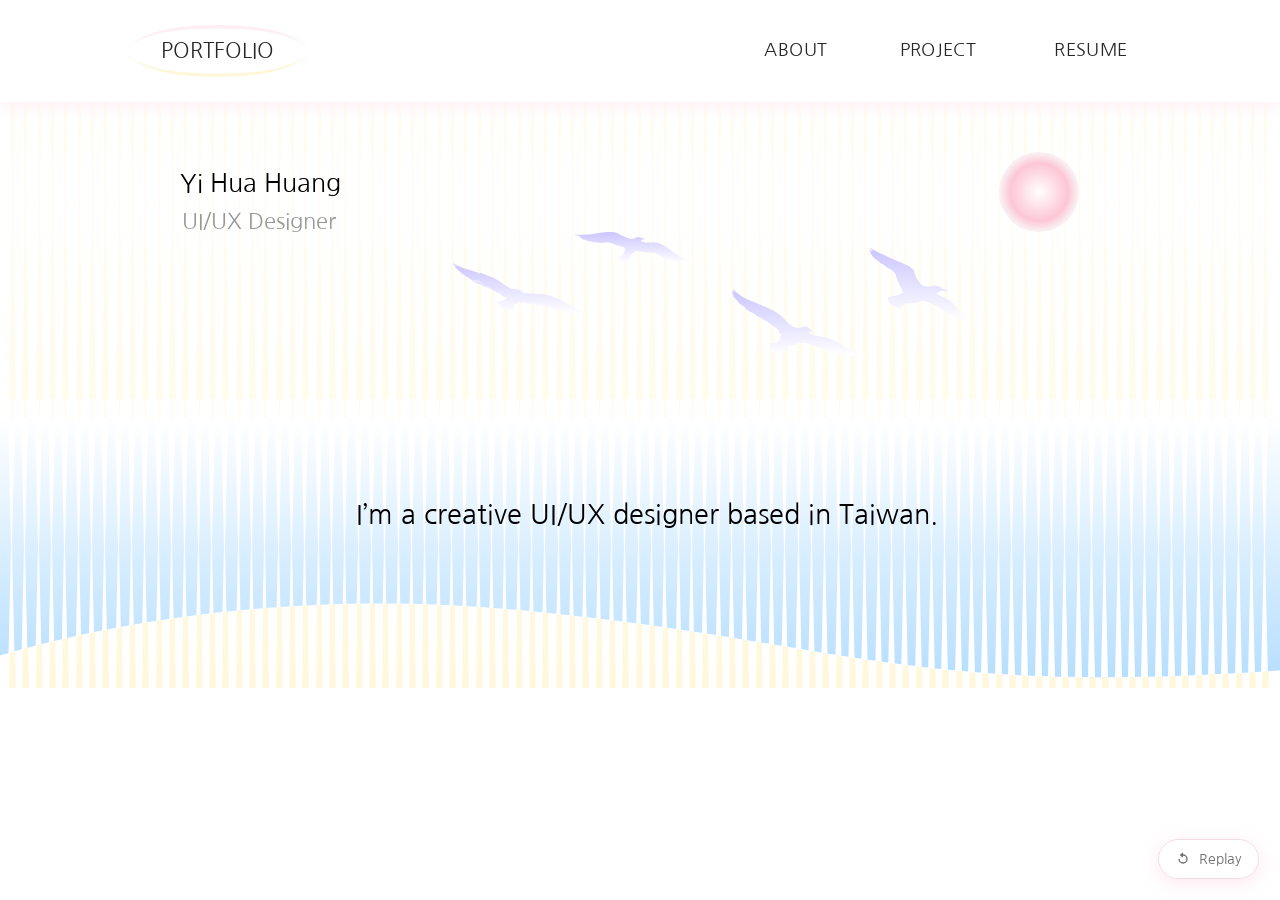
==== commit 17a637f9: "fix: 海面白色條紋改用同文件 clipPath 裁切 以 file:// 直接開啟頁面時，Chrome 會把 mask-image: url(../img/sea.svg) 視為跨來源而拒絕載入，" ====
--- a/portfolio/index.html
+++ b/portfolio/index.html
@@ -59,6 +59,16 @@
   <div class="sea" data-node-id="3:13617" aria-hidden="true">
     <img class="sea__shape" src="assets/img/sea.svg" alt="" data-node-id="1:3">
     <div class="stripes stripes--c" data-node-id="1:695"></div>
+    <!-- 白色條紋的裁切範圍：與 sea.svg 同一條波浪曲線，座標換算成 0–1
+         （x/1440、y/300）。用同文件內的 clipPath 而非 mask: url(...)，
+         file:// 下外部 SVG 遮罩會被當成跨來源而失效。 -->
+    <svg class="sprite" width="0" height="0" aria-hidden="true" focusable="false">
+      <defs>
+        <clipPath id="waveClip" clipPathUnits="objectBoundingBox">
+          <path d="M-0.061111 0.998333C0.000463 0.8651 0.178681 0.62272 0.398958 0.719073C0.674306 0.839517 0.706944 1.076143 1.060417 0.925853V0H-0.061111V0.998333Z"/>
+        </clipPath>
+      </defs>
+    </svg>
   </div>
 
   <!-- Header（Figma: Frame 2 / 1:1269） -->
--- a/portfolio/assets/css/portfolio.css
+++ b/portfolio/assets/css/portfolio.css
@@ -62,8 +62,8 @@
 .stripe {
   position: absolute;
   top: 0;
-  height: 100%;
   width: calc(8 * var(--u));
+  height: var(--h, 100%);
   left: calc(var(--origin) + (var(--x0) + var(--i) * 15) * var(--u));
   background-image: var(--src);
   background-size: 100% 100%;
@@ -85,16 +85,12 @@
 }
 .stripes--c {                              /* Group 96：白色，疊在海面上 */
   top: 0;
-  height: calc(293 * var(--u));
+  height: 100%;                            /* 與 .sea 同框（300u），裁切座標才對得上 */
+  --h: calc(293 * var(--u));               /* 條紋本身只有 293u 高 */
   --x0: 9;
   --src: url(../img/stripe-c.svg);
-  /* 與設計稿相同，以波浪形狀遮罩（超出波浪的部分不畫） */
-  -webkit-mask-image: url(../img/sea.svg);
-          mask-image: url(../img/sea.svg);
-  -webkit-mask-size: 100% 100%;
-          mask-size: 100% 100%;
-  -webkit-mask-repeat: no-repeat;
-          mask-repeat: no-repeat;
+  /* 與設計稿相同，超出波浪的部分不畫（clipPath 定義在 index.html） */
+  clip-path: url(#waveClip);
 }
 
 /* 無 JS 時的近似退回版本（有 JS 時由 .stripe 元素取代） */
